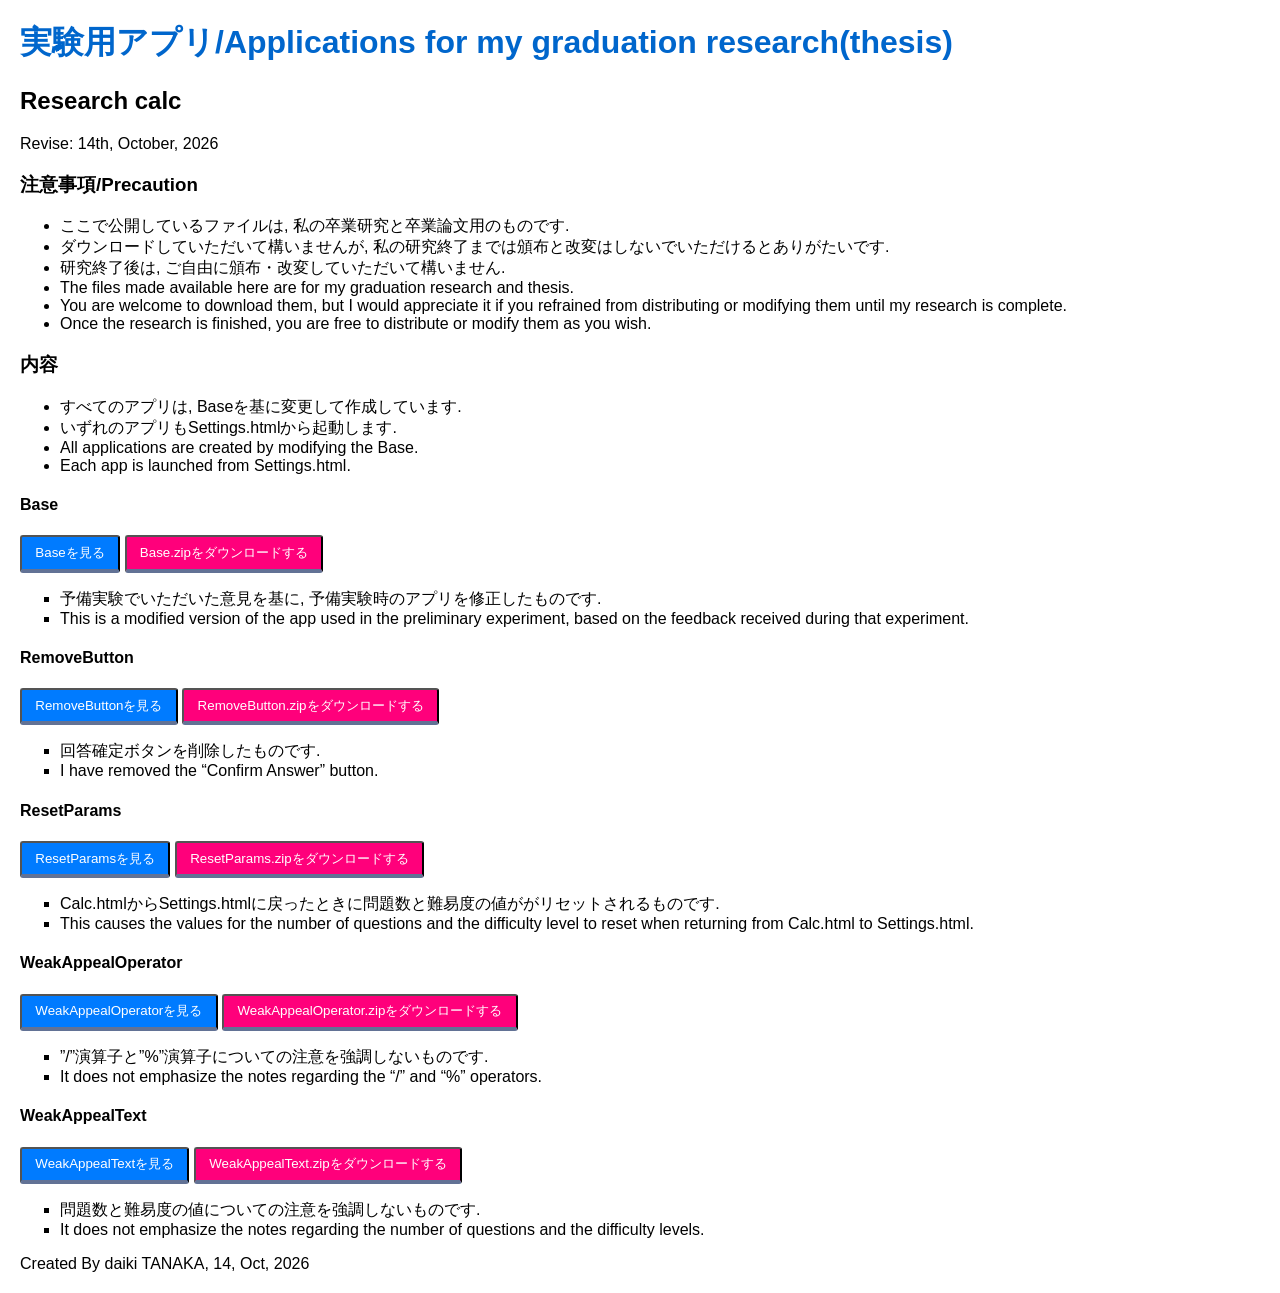
==== index.html @ fdd70afd "Add files via upload" ====
<!DOCTYPE html>
<html lang="ja">
    <head>
        <meta charset="UTF-8">
        <title>実験用アプリ</title>
        <link rel="stylesheet" href="./index.css">
        <meta name="viewport" content="width=device-width,initial-scale=1">
    </head>
    <body>
        <script src="./index.js"></script>
        <header>
            <h1>実験用アプリ/Applications for my graduation research(thesis)</h1>
        </header>
        <main>
            <h2>Research calc</h2>
                <p>Revise: 14th, October, 2026</p>

            <h3>注意事項/Precaution</h3>
            <ul class="dep0">
                <li> ここで公開しているファイルは, 私の卒業研究と卒業論文用のものです.</li>
                <li> ダウンロードしていただいて構いませんが, 私の研究終了までは頒布と改変はしないでいただけるとありがたいです.</li>
                <li> 研究終了後は, ご自由に頒布・改変していただいて構いません.</li>
                <li> The files made available here are for my graduation research and thesis.</li>
                <li> You are welcome to download them, but I would appreciate it if you refrained from distributing or modifying them until my research is complete.</li>
                <li> Once the research is finished, you are free to distribute or modify them as you wish.</li>
            </ul>

            <h3>内容</h3>
            <ul class="dep0">
                <li> すべてのアプリは, Baseを基に変更して作成しています.</li>
                <li> いずれのアプリもSettings.htmlから起動します.</li>
                <li> All applications are created by modifying the Base.</li>
                <li> Each app is launched from Settings.html.</li>
            </ul>

            <h4>Base</h4>
                <button class="Play" onclick='location.href="./Base/Settings.html"'>Baseを見る</button>
                <button class="DL" onclick="downloadFile('./Base/Base.zip', 'Base.zip')">Base.zipをダウンロードする</button>
            <ul class="dep1">
                <li> 予備実験でいただいた意見を基に, 予備実験時のアプリを修正したものです.</li>
                <li> This is a modified version of the app used in the preliminary experiment, based on the feedback received during that experiment.</li>
            </ul>

            <h4>RemoveButton</h4>
                <button class="Play" onclick='location.href="./RemoveButton/Settings.html"'>RemoveButtonを見る</button>
                <button class="DL" onclick="downloadFile('./RemoveButton/RemoveButton.zip', 'RemoveButton.zip')">RemoveButton.zipをダウンロードする</button>
            <ul class="dep1">
                <li> 回答確定ボタンを削除したものです.</li>
                <li> I have removed the “Confirm Answer” button.</li>
            </ul>
            
            <h4>ResetParams</h4>
                <button class="Play" onclick='location.href="./ResetParams/Settings.html"'>ResetParamsを見る</button>
                <button class="DL" onclick="downloadFile('./Resetparams/ResetParams.zip', 'Resetparams.zip')">ResetParams.zipをダウンロードする</button>
            <ul class="dep1">
                <li> Calc.htmlからSettings.htmlに戻ったときに問題数と難易度の値ががリセットされるものです.</li>
                <li> This causes the values ​​for the number of questions and the difficulty level to reset when returning from Calc.html to Settings.html.</li>
            </ul>
            
            <h4>WeakAppealOperator</h4>
                <button class="Play" onclick='location.href="./WeakAppealOperator/Settings.html"'>WeakAppealOperatorを見る</button>
                <button class="DL" onclick="downloadFile('./WeakAppealOperator/WeakAppealOperator.zip', 'WeakAppealOperator.zip')">WeakAppealOperator.zipをダウンロードする</button>
            <ul class="dep1">
                <li> ”/”演算子と”%”演算子についての注意を強調しないものです.</li>
                <li> It does not emphasize the notes regarding the “/” and “%” operators.</li>
            </ul>
            
            <h4>WeakAppealText</h4>
                <button class="Play" onclick='location.href="./WeakAppealText/Settings.html"'>WeakAppealTextを見る</button>
                <button class="DL" onclick="downloadFile('./WeakAppealText/WeakAppealText.zip', 'WeakAppealText.zip')">WeakAppealText.zipをダウンロードする</button>
            <ul class="dep1">
                <li> 問題数と難易度の値についての注意を強調しないものです.</li>
                <li>It does not emphasize the notes regarding the number of questions and the difficulty levels.</li>
            </ul>
        </main>
        <footer>
            <p>Created By daiki TANAKA, 14, Oct, 2026</p>
        </footer>
        <script src="answer.js"></script>
    </body>
</html>
---- index.css ----
body {
    font-family: sans-serif;
    margin: 20px;
}

h1 {
    color: #0066cc;
}

ul.dep0 >  li{
    list-style-type:disc;
}

ul.dep1 > li{
    list-style-type:square;
}

button.Play {
  display: inline-block;
  padding: 0.5em 1em;
  text-decoration: none;
  background: #007bff;/*ボタン色*/
  color: #FFF;
  border-bottom: solid 4px #627295;
  border-radius: 3px;
}

button.Play:active {
  /*ボタンを押したとき*/
  transform: translateY(4px);/*下に動く*/
  border-bottom: none;/*線を消す*/
}

button.DL {
  display: inline-block;
  padding: 0.5em 1em;
  text-decoration: none;
  background: #ff007b;/*ボタン色*/
  color: #FFF;
  border-bottom: solid 4px #627295;
  border-radius: 3px;
}

button.DL:active {
  /*ボタンを押したとき*/
  transform: translateY(4px);/*下に動く*/
  border-bottom: none;/*線を消す*/
}
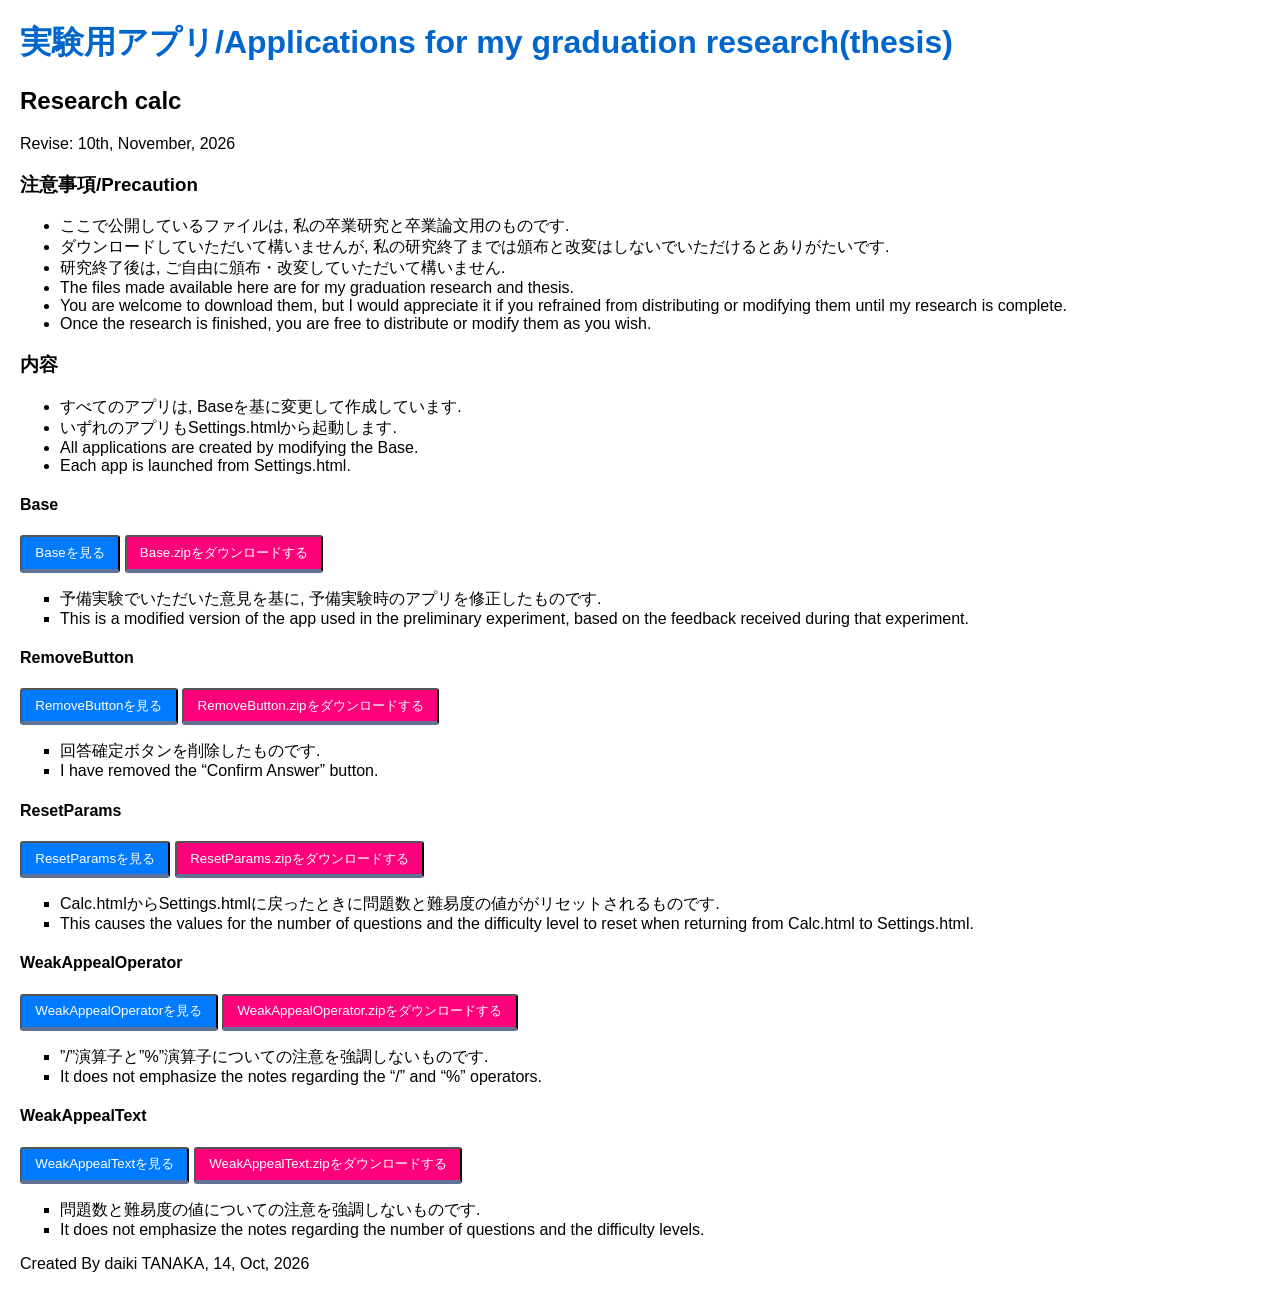
==== commit 648a45b4: "Update index.html" ====
--- a/index.html
+++ b/index.html
@@ -13,7 +13,7 @@
         </header>
         <main>
             <h2>Research calc</h2>
-                <p>Revise: 14th, October, 2026</p>
+                <p>Revise: 10th, November, 2026</p>
 
             <h3>注意事項/Precaution</h3>
             <ul class="dep0">
@@ -51,7 +51,7 @@
             
             <h4>ResetParams</h4>
                 <button class="Play" onclick='location.href="./ResetParams/Settings.html"'>ResetParamsを見る</button>
-                <button class="DL" onclick="downloadFile('./Resetparams/ResetParams.zip', 'Resetparams.zip')">ResetParams.zipをダウンロードする</button>
+                <button class="DL" onclick="downloadFile('./ResetParams/ResetParams.zip', 'ResetParams.zip')">ResetParams.zipをダウンロードする</button>
             <ul class="dep1">
                 <li> Calc.htmlからSettings.htmlに戻ったときに問題数と難易度の値ががリセットされるものです.</li>
                 <li> This causes the values ​​for the number of questions and the difficulty level to reset when returning from Calc.html to Settings.html.</li>
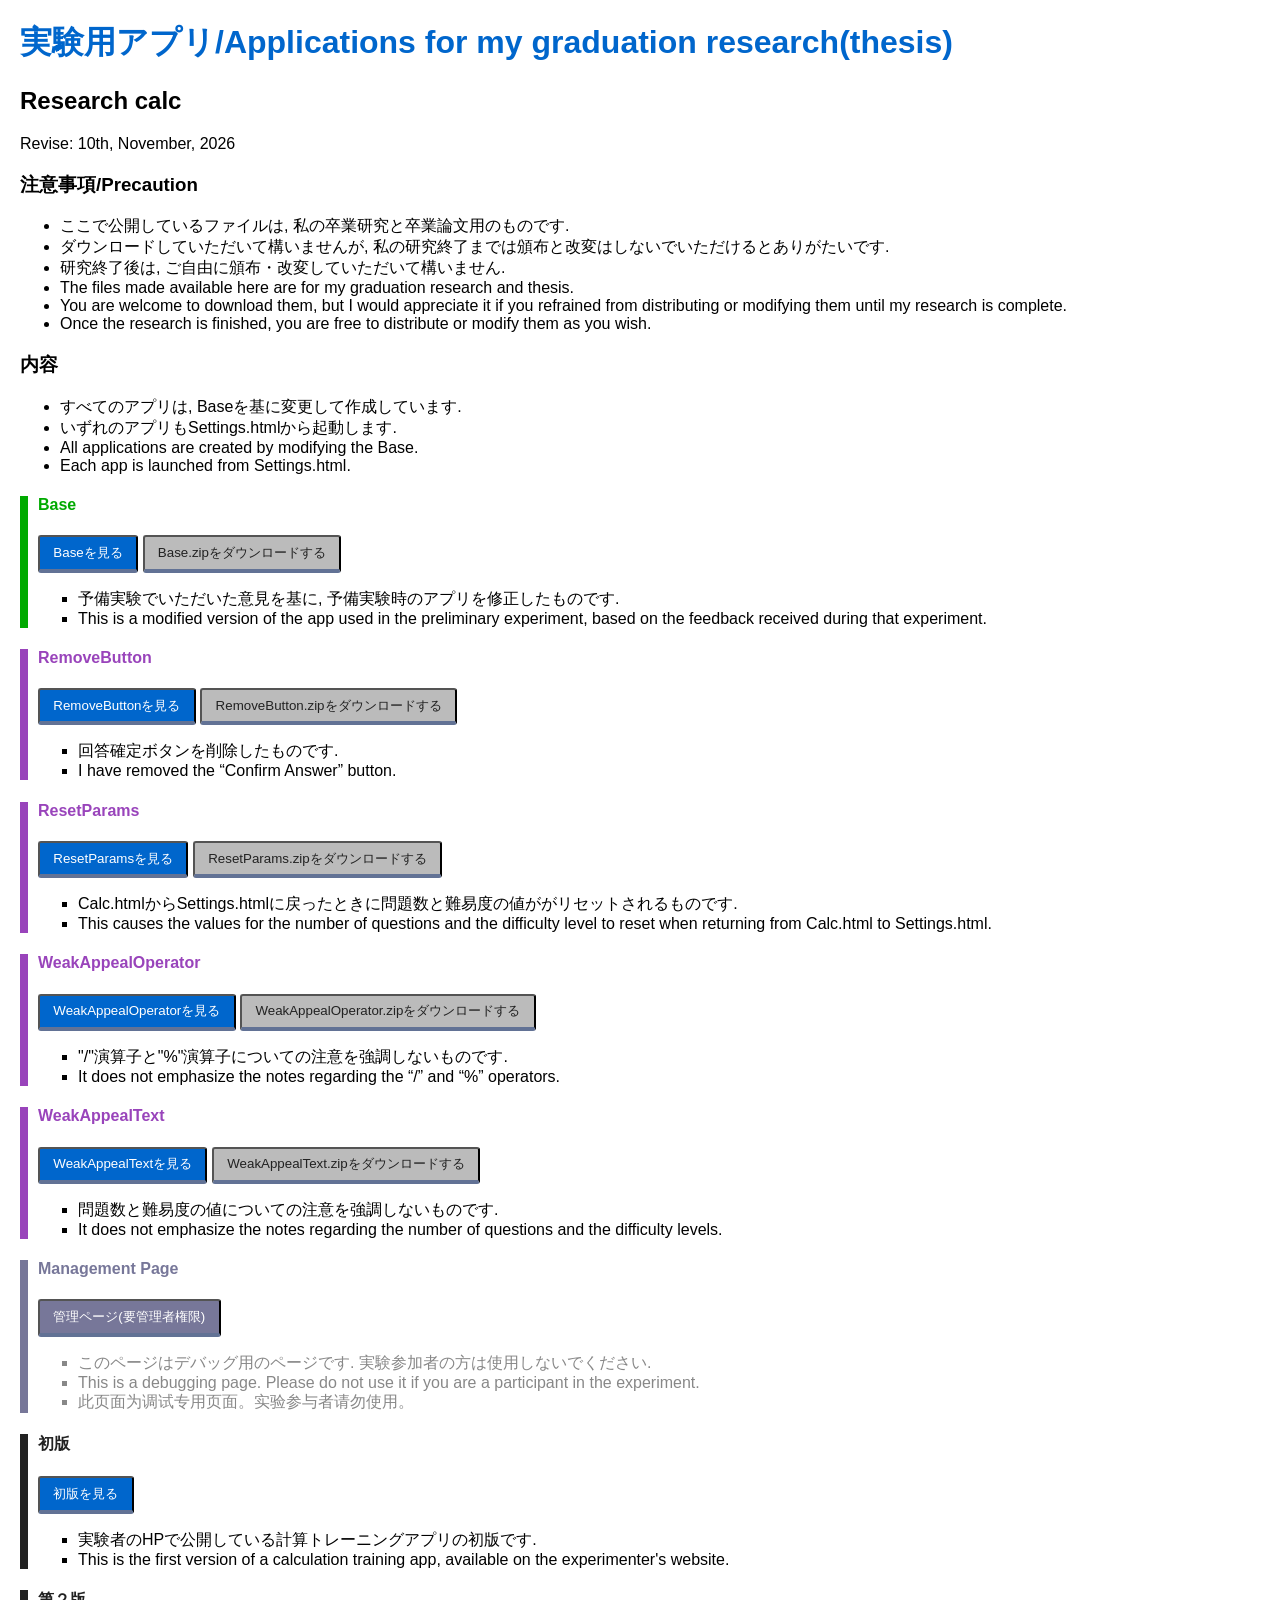
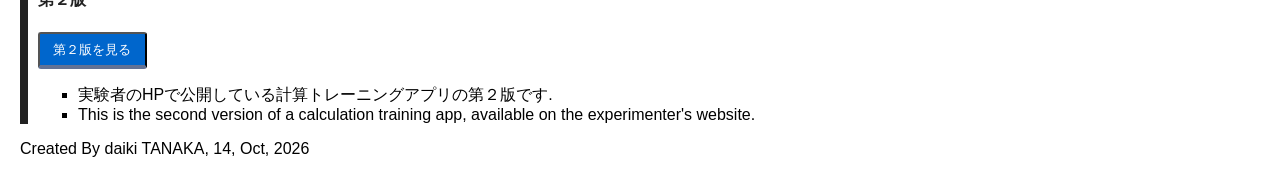
==== commit 35cee6bf: "Add files via upload" ====
--- a/index.html
+++ b/index.html
@@ -33,45 +33,83 @@
                 <li> Each app is launched from Settings.html.</li>
             </ul>
 
-            <h4>Base</h4>
-                <button class="Play" onclick='location.href="./Base/Settings.html"'>Baseを見る</button>
-                <button class="DL" onclick="downloadFile('./Base/Base.zip', 'Base.zip')">Base.zipをダウンロードする</button>
-            <ul class="dep1">
-                <li> 予備実験でいただいた意見を基に, 予備実験時のアプリを修正したものです.</li>
-                <li> This is a modified version of the app used in the preliminary experiment, based on the feedback received during that experiment.</li>
-            </ul>
+            <div class="Base">
+                <h4>Base</h4>
+                    <button class="Play" onclick='location.href="./Base/Settings.html"'>Baseを見る</button>
+                    <button class="DL" onclick="downloadFile('./Base/Base.zip', 'Base.zip')">Base.zipをダウンロードする</button>
+                <ul class="dep1">
+                    <li> 予備実験でいただいた意見を基に, 予備実験時のアプリを修正したものです.</li>
+                    <li> This is a modified version of the app used in the preliminary experiment, based on the feedback received during that experiment.</li>
+                </ul>
+            </div>
 
-            <h4>RemoveButton</h4>
-                <button class="Play" onclick='location.href="./RemoveButton/Settings.html"'>RemoveButtonを見る</button>
-                <button class="DL" onclick="downloadFile('./RemoveButton/RemoveButton.zip', 'RemoveButton.zip')">RemoveButton.zipをダウンロードする</button>
-            <ul class="dep1">
-                <li> 回答確定ボタンを削除したものです.</li>
-                <li> I have removed the “Confirm Answer” button.</li>
-            </ul>
+            <div class="RB">
+                <h4>RemoveButton</h4>
+                    <button class="Play" onclick='location.href="./RemoveButton/Settings.html"'>RemoveButtonを見る</button>
+                    <button class="DL" onclick="downloadFile('./RemoveButton/RemoveButton.zip', 'RemoveButton.zip')">RemoveButton.zipをダウンロードする</button>
+                <ul class="dep1">
+                    <li> 回答確定ボタンを削除したものです.</li>
+                    <li> I have removed the “Confirm Answer” button.</li>
+                </ul>
+            </div>
+
+            <div class="RP">
+                <h4>ResetParams</h4>
+                    <button class="Play" onclick='location.href="./ResetParams/Settings.html"'>ResetParamsを見る</button>
+                    <button class="DL" onclick="downloadFile('./Resetparams/ResetParam.zip', 'Resetparam.zip')">ResetParams.zipをダウンロードする</button>
+                <ul class="dep1">
+                    <li> Calc.htmlからSettings.htmlに戻ったときに問題数と難易度の値ががリセットされるものです.</li>
+                    <li> This causes the values ​​for the number of questions and the difficulty level to reset when returning from Calc.html to Settings.html.</li>
+                </ul>
+            </div>
+
+            <div class="WAO">
+                <h4>WeakAppealOperator</h4>
+                    <button class="Play" onclick='location.href="./WeakAppealOperator/Settings.html"'>WeakAppealOperatorを見る</button>
+                    <button class="DL" onclick="downloadFile('./WeakAppealOperator/WeakAppealOperator.zip', 'WeakAppealOperator.zip')">WeakAppealOperator.zipをダウンロードする</button>
+                <ul class="dep1">
+                    <li> "/"演算子と"%"演算子についての注意を強調しないものです.</li>
+                    <li> It does not emphasize the notes regarding the “/” and “%” operators.</li>
+                </ul>
+            </div>
             
-            <h4>ResetParams</h4>
-                <button class="Play" onclick='location.href="./ResetParams/Settings.html"'>ResetParamsを見る</button>
-                <button class="DL" onclick="downloadFile('./ResetParams/ResetParams.zip', 'ResetParams.zip')">ResetParams.zipをダウンロードする</button>
-            <ul class="dep1">
-                <li> Calc.htmlからSettings.htmlに戻ったときに問題数と難易度の値ががリセットされるものです.</li>
-                <li> This causes the values ​​for the number of questions and the difficulty level to reset when returning from Calc.html to Settings.html.</li>
-            </ul>
-            
-            <h4>WeakAppealOperator</h4>
-                <button class="Play" onclick='location.href="./WeakAppealOperator/Settings.html"'>WeakAppealOperatorを見る</button>
-                <button class="DL" onclick="downloadFile('./WeakAppealOperator/WeakAppealOperator.zip', 'WeakAppealOperator.zip')">WeakAppealOperator.zipをダウンロードする</button>
-            <ul class="dep1">
-                <li> ”/”演算子と”%”演算子についての注意を強調しないものです.</li>
-                <li> It does not emphasize the notes regarding the “/” and “%” operators.</li>
-            </ul>
-            
-            <h4>WeakAppealText</h4>
-                <button class="Play" onclick='location.href="./WeakAppealText/Settings.html"'>WeakAppealTextを見る</button>
-                <button class="DL" onclick="downloadFile('./WeakAppealText/WeakAppealText.zip', 'WeakAppealText.zip')">WeakAppealText.zipをダウンロードする</button>
-            <ul class="dep1">
-                <li> 問題数と難易度の値についての注意を強調しないものです.</li>
-                <li>It does not emphasize the notes regarding the number of questions and the difficulty levels.</li>
-            </ul>
+            <div class="WAT">
+                <h4>WeakAppealText</h4>
+                    <button class="Play" onclick='location.href="./WeakAppealText/Settings.html"'>WeakAppealTextを見る</button>
+                    <button class="DL" onclick="downloadFile('./WeakAppealText/WeakAppealText.zip', 'WeakAppealText.zip')">WeakAppealText.zipをダウンロードする</button>
+                <ul class="dep1">
+                    <li> 問題数と難易度の値についての注意を強調しないものです.</li>
+                    <li>It does not emphasize the notes regarding the number of questions and the difficulty levels.</li>
+                </ul>
+            </div>
+
+            <div class="shaded">
+                <h4>Management Page</h4>
+                    <button class="SB" onclick='location.href="./Devs/Dev.html"'>管理ページ(要管理者権限)</button>
+                <ul class="dep1">
+                    <li> このページはデバッグ用のページです. 実験参加者の方は使用しないでください.
+                    <li> This is a debugging page. Please do not use it if you are a participant in the experiment.
+                    <li> 此页面为调试专用页面。实验参与者请勿使用。
+                </ul>
+            </div>
+
+            <div class="DaikiApp">
+                <h4>初版</h4>
+                    <button class="Play" onclick='location.href="https://daiki-coprime-tanaka.github.io/MadeCalc/Calc/Settings.html"'>初版を見る</button>
+                <ul class="dep1">
+                    <li> 実験者のHPで公開している計算トレーニングアプリの初版です.</li>
+                    <li> This is the first version of a calculation training app, available on the experimenter's website.</li>
+                </ul>
+            </div>
+
+            <div class="DaikiApp">
+                <h4>第２版</h4>
+                    <button class="Play" onclick='location.href="https://daiki-coprime-tanaka.github.io/MadeCalc/CalcII/SettingsII.html"'>第２版を見る</button>
+                <ul class="dep1">
+                    <li> 実験者のHPで公開している計算トレーニングアプリの第２版です.</li>
+                    <li> This is the second version of a calculation training app, available on the experimenter's website.</li>
+                </ul>
+            </div>
         </main>
         <footer>
             <p>Created By daiki TANAKA, 14, Oct, 2026</p>
--- a/index.css
+++ b/index.css
@@ -1,10 +1,21 @@
+:root {
+    --main: #06C;
+    --accent: #C60;
+    --text: #222;
+    --base: #EEE;
+
+    --App: #0A0;
+    --Exp: #94B;
+    --Ope: #779;
+}
+
 body {
     font-family: sans-serif;
     margin: 20px;
 }
 
 h1 {
-    color: #0066cc;
+    color: var(--main);
 }
 
 ul.dep0 >  li{
@@ -16,33 +27,84 @@
 }
 
 button.Play {
-  display: inline-block;
-  padding: 0.5em 1em;
-  text-decoration: none;
-  background: #007bff;/*ボタン色*/
-  color: #FFF;
-  border-bottom: solid 4px #627295;
-  border-radius: 3px;
+    display: inline-block;
+    padding: 0.5em 1em;
+    text-decoration: none;
+    background: var(--main);/*ボタン色*/
+    color: #FFF;
+    border-bottom: solid 4px #627295;
+    border-radius: 3px;
 }
 
 button.Play:active {
-  /*ボタンを押したとき*/
-  transform: translateY(4px);/*下に動く*/
-  border-bottom: none;/*線を消す*/
+    /*ボタンを押したとき*/
+    transform: translateY(4px);/*下に動く*/
+    border-bottom: none;/*線を消す*/
 }
 
 button.DL {
-  display: inline-block;
-  padding: 0.5em 1em;
-  text-decoration: none;
-  background: #ff007b;/*ボタン色*/
-  color: #FFF;
-  border-bottom: solid 4px #627295;
-  border-radius: 3px;
+    display: inline-block;
+    padding: 0.5em 1em;
+    text-decoration: none;
+    background: #BBB;/*ボタン色*/
+    color: #222;
+    border-bottom: solid 4px #627295;
+    border-radius: 3px;
 }
 
 button.DL:active {
-  /*ボタンを押したとき*/
-  transform: translateY(4px);/*下に動く*/
-  border-bottom: none;/*線を消す*/
+    /*ボタンを押したとき*/
+    transform: translateY(4px);/*下に動く*/
+    border-bottom: none;/*線を消す*/
+}
+
+.shaded {
+    color: #888;
+}
+
+button.SB {
+    display: inline-block;
+    padding: 0.5em 1em;
+    text-decoration: none;
+    background: var(--Ope);/*ボタン色*/
+    color: #FFF;
+    border-bottom: solid 4px #627295;
+    border-radius: 3px;
+}
+
+button.SB:active{
+    transform: translateY(4pt);
+    border-bottom: none;
+}
+
+.Base {
+    border-left: 8px solid var(--App);
+    padding-left: 10px;
+    h4 {
+        color: var(--App);
+    }
+}
+
+.RB, .RP, .WAO, .WAT{
+    border-left: 8px solid var(--Exp);
+    padding-left: 10px;
+    h4 {
+        color: var(--Exp);
+    }
+}
+
+.shaded {
+    border-left: 8px solid var(--Ope);
+    padding-left: 10px;
+    h4 {
+        color: var(--Ope);
+    }
+}
+
+.DaikiApp {
+    border-left: 8px solid var(--text);
+    padding-left: 10px;
+    h4 {
+        color: var(--text);
+    }
 }
